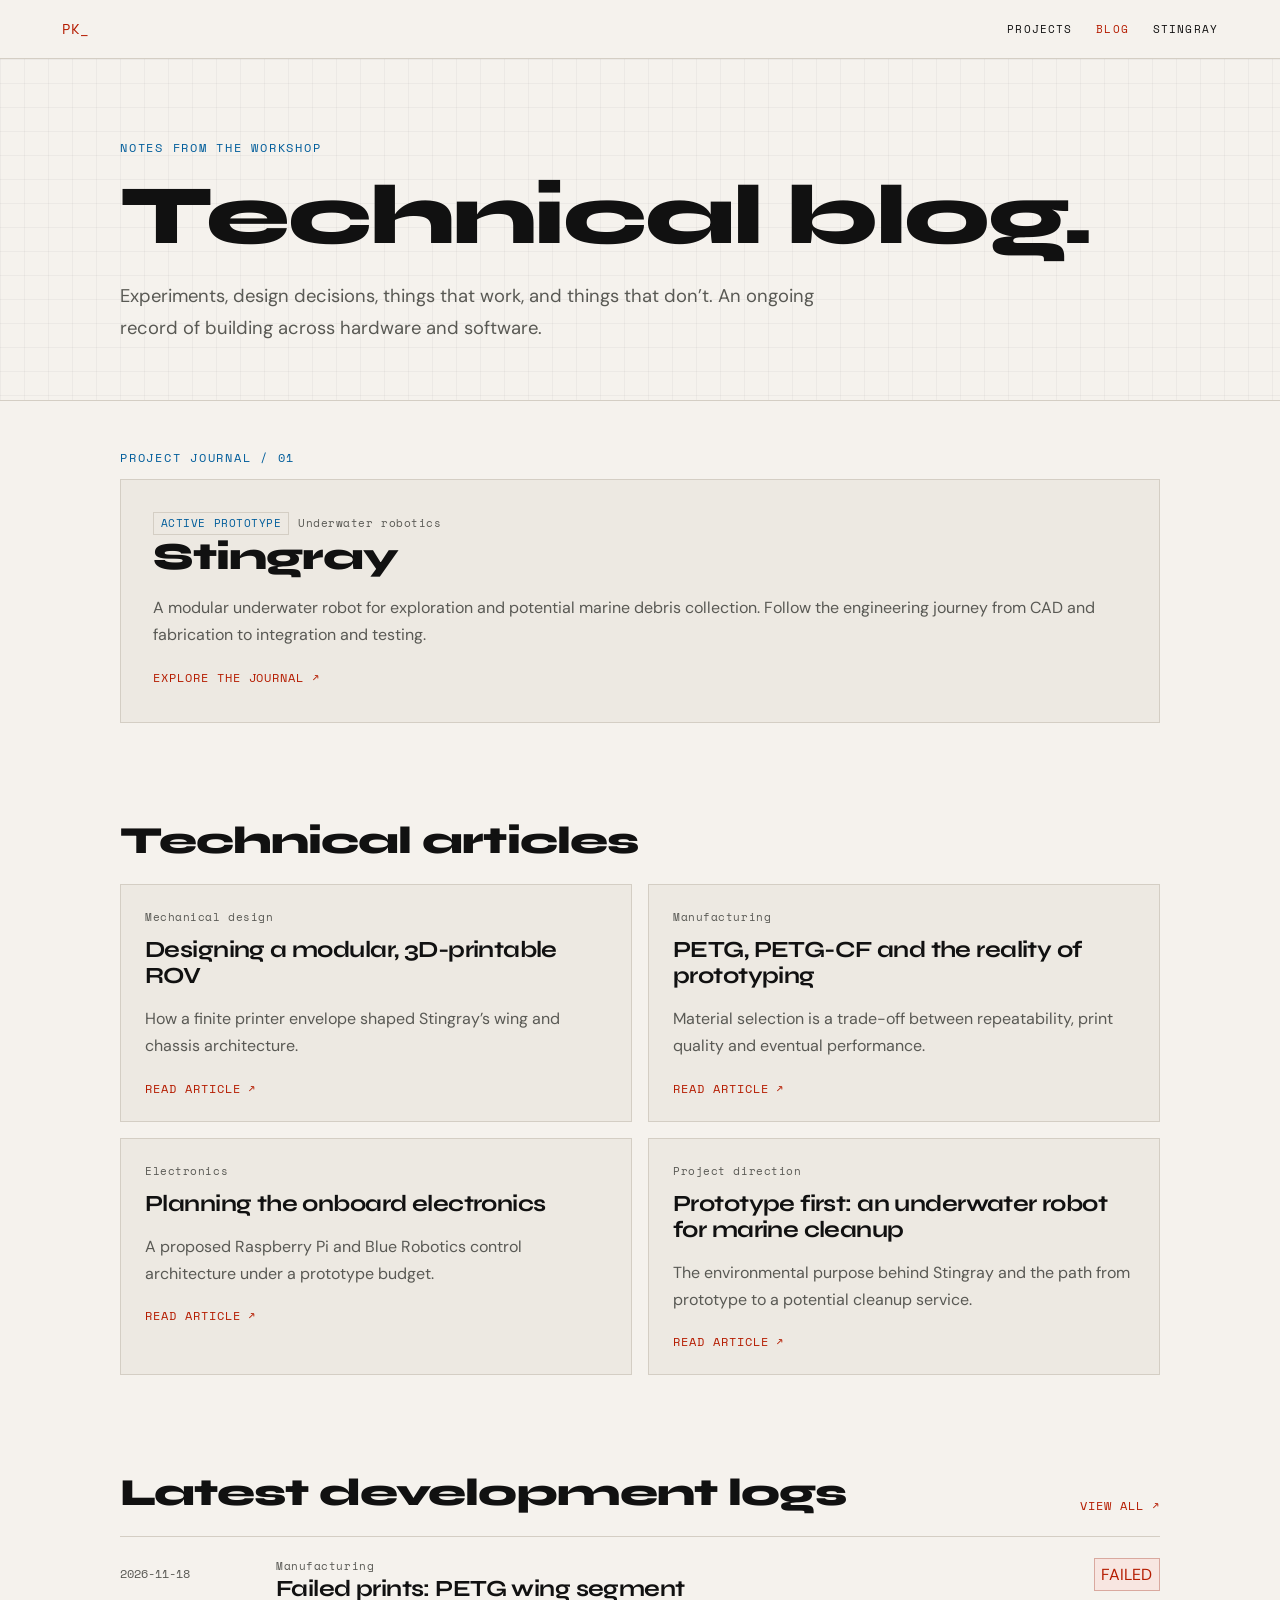
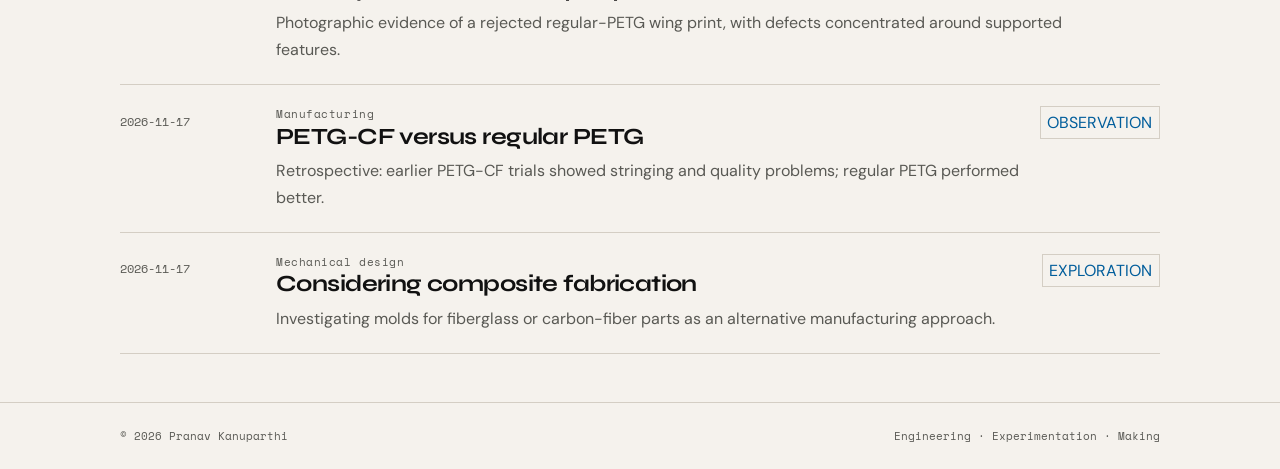
==== blog/index.html @ a59ce75c "Add technical blog and Stingray engineering journal" ====
<!doctype html>
<html lang="en">
<head>
<meta charset="utf-8">
<meta name="viewport" content="width=device-width, initial-scale=1">
<title>Technical blog — Pranav Kanuparthi</title>
<meta name="description" content="Technical articles and ongoing engineering journals.">
<link rel="canonical" href="https://pranavkanuparthi.com/blog/">
<link rel="preconnect" href="https://fonts.googleapis.com">
<link rel="preconnect" href="https://fonts.gstatic.com" crossorigin>
<link href="https://fonts.googleapis.com/css2?family=Space+Mono:wght@400;700&amp;family=Syne:wght@400;600;700;800&amp;family=DM+Sans:wght@400;500;600&amp;display=swap" rel="stylesheet">
<link rel="stylesheet" href="/blog/assets/journal.css">
</head>
<body>
<nav aria-label="Main navigation"><div class="nav-inner"><a class="logo" href="/" aria-label="Pranav Kanuparthi home">PK_</a><div class="nav-links"><a href="/#projects">Projects</a><a href="/blog/" aria-current="page">Blog</a><a href="/blog/stingray/">Stingray</a></div></div></nav>
<main><header class="hero"><div class="wrap"><p class="kicker">Notes from the workshop</p><h1>Technical blog.</h1><p class="intro">Experiments, design decisions, things that work, and things that don’t. An ongoing record of building across hardware and software.</p></div></header><div class="wrap"><section class="section"><p class="kicker">Project journal / 01</p><a class="project-card" href="/blog/stingray/"><div class="meta"><span class="tag">Active prototype</span> Underwater robotics</div><h2>Stingray</h2><p>A modular underwater robot for exploration and potential marine debris collection. Follow the engineering journey from CAD and fabrication to integration and testing.</p><span class="link">Explore the journal ↗</span></a></section><section class="section"><div class="heading-row"><h2>Technical articles</h2></div><div class="grid"><a class="card" href="/blog/articles/designing-a-modular-rov/"><div class="meta">Mechanical design</div><h3>Designing a modular, 3D-printable ROV</h3><p>How a finite printer envelope shaped Stingray’s wing and chassis architecture.</p><span class="link">Read article ↗</span></a><a class="card" href="/blog/articles/material-selection/"><div class="meta">Manufacturing</div><h3>PETG, PETG-CF and the reality of prototyping</h3><p>Material selection is a trade-off between repeatability, print quality and eventual performance.</p><span class="link">Read article ↗</span></a><a class="card" href="/blog/articles/electronics-architecture/"><div class="meta">Electronics</div><h3>Planning the onboard electronics</h3><p>A proposed Raspberry Pi and Blue Robotics control architecture under a prototype budget.</p><span class="link">Read article ↗</span></a><a class="card" href="/blog/articles/marine-cleanup-mission/"><div class="meta">Project direction</div><h3>Prototype first: an underwater robot for marine cleanup</h3><p>The environmental purpose behind Stingray and the path from prototype to a potential cleanup service.</p><span class="link">Read article ↗</span></a></div></section><section class="section"><div class="heading-row"><h2>Latest development logs</h2><a class="link" href="/blog/stingray/">View all ↗</a></div><div class="archive"><a class="log-row" href="/blog/stingray/2026-11-18-petg-wing-failure/"><time class="log-date" datetime="2026-11-18">2026-11-18</time><div><div class="meta">Manufacturing</div><h3>Failed prints: PETG wing segment</h3><p>Photographic evidence of a rejected regular-PETG wing print, with defects concentrated around supported features.</p></div><span class="tag failed">Failed</span></a><a class="log-row" href="/blog/stingray/2026-11-17-filament-experience/"><time class="log-date" datetime="2026-11-17">2026-11-17</time><div><div class="meta">Manufacturing</div><h3>PETG-CF versus regular PETG</h3><p>Retrospective: earlier PETG-CF trials showed stringing and quality problems; regular PETG performed better.</p></div><span class="tag">Observation</span></a><a class="log-row" href="/blog/stingray/2026-11-17-composite-molds/"><time class="log-date" datetime="2026-11-17">2026-11-17</time><div><div class="meta">Mechanical design</div><h3>Considering composite fabrication</h3><p>Investigating molds for fiberglass or carbon-fiber parts as an alternative manufacturing approach.</p></div><span class="tag">Exploration</span></a></div></section></div></main>
<footer><div class="wrap"><span>© 2026 Pranav Kanuparthi</span><span>Engineering · Experimentation · Making</span></div></footer>
</body>
</html>
---- blog/assets/journal.css ----
:root {
  --paper:#f5f2ed; --panel:#ede9e2; --ink:#111; --muted:#595954;
  --line:#d4cec4; --accent:#ff2800; --accent-ink:#b51c00; --blue:#005d9b;
  --display:'Syne',sans-serif; --mono:'Space Mono',monospace; --body:'DM Sans',sans-serif;
}
* { box-sizing:border-box; }
html { scroll-behavior:smooth; }
body { margin:0; color:var(--ink); background:var(--paper); font:16px/1.7 var(--body); }
a { color:inherit; text-decoration:none; }
a:focus-visible { outline:2px solid var(--blue); outline-offset:4px; }
nav { border-bottom:1px solid var(--line); background:var(--paper); }
.nav-inner { display:flex; align-items:center; justify-content:space-between; flex-wrap:wrap; gap:1rem; max-width:1220px; margin:auto; padding:1.2rem 2rem; }
.logo { color:var(--accent-ink); font: .86rem var(--mono); }
.nav-links { display:flex; gap:1.5rem; flex-wrap:wrap; }
.nav-links a,.mono { font:.71rem/1.6 var(--mono); letter-spacing:.1em; text-transform:uppercase; }
.nav-links a:hover,.nav-links a[aria-current] { color:var(--accent-ink); }
.wrap { max-width:1104px; padding:0 2rem; margin:auto; }
.hero { background-image:linear-gradient(rgba(0,0,0,.035) 1px, transparent 1px),linear-gradient(90deg,rgba(0,0,0,.035) 1px,transparent 1px); background-size:24px 24px; border-bottom:1px solid var(--line); padding:5rem 0 3.5rem; }
.kicker { color:var(--blue); margin:0 0 .8rem; font:.73rem var(--mono); letter-spacing:.15em; text-transform:uppercase; }
h1,h2,h3 { font-family:var(--display); line-height:1.12; margin:0; letter-spacing:-.025em; }
h1 { font-size:clamp(2.7rem,6.6vw,5.5rem); font-weight:800; max-width:1000px; }
h2 { font-size:clamp(1.8rem,3vw,2.6rem); font-weight:800; }
h3 { font-size:1.45rem; font-weight:700; }
.intro { max-width:700px; color:var(--muted); font-size:1.15rem; margin:1.1rem 0 0; }
.stats { display:flex; flex-wrap:wrap; gap:1.6rem 3rem; margin-top:2rem; }
.stats div { display:flex; flex-direction:column; }
.stats strong { font:800 2rem/1.2 var(--display); color:var(--accent-ink); }
.stats span { color:var(--muted); }
.section { padding:3rem 0; }
.heading-row { display:flex; justify-content:space-between; flex-wrap:wrap; align-items:end; gap:1rem; margin-bottom:1.4rem; }
.project-card { display:block; border:1px solid var(--line); background:var(--panel); padding:2rem; transition:border-color .2s; }
.project-card:hover,.card:hover { border-color:var(--accent); }
.project-card p,.card p { color:var(--muted); margin-bottom:0; }
.link { display:inline-block; font:.75rem var(--mono); color:var(--accent-ink); text-transform:uppercase; letter-spacing:.08em; }
.project-card .link,.card .link { margin-top:1.25rem; }
.grid { display:grid; grid-template-columns:repeat(2,minmax(0,1fr)); gap:1rem; }
.card { display:flex; flex-direction:column; padding:1.5rem; background:var(--panel); border:1px solid var(--line); }
.card h3 { margin:.65rem 0 0; }
.meta { font:.69rem/1.6 var(--mono); letter-spacing:.05em; color:var(--muted); display:flex; align-items:center; flex-wrap:wrap; gap:.55rem; }
.tag { display:inline-block; border:1px solid var(--line); padding:.12rem .42rem; color:var(--blue); text-transform:uppercase; }
.tag.failed { border-color:#d9a99f; color:var(--accent-ink); background:#f8e6e1; }
.archive { border-top:1px solid var(--line); }
.log-row { display:grid; grid-template-columns:140px minmax(0,1fr) auto; gap:1rem; align-items:start; padding:1.3rem 0; border-bottom:1px solid var(--line); }
.log-row:hover h3 { color:var(--accent-ink); }
.log-row p { margin:.45rem 0 0; color:var(--muted); }
.log-date { font:.76rem/1.6 var(--mono); color:var(--muted); padding-top:.35rem; }
.article { max-width:800px; padding:2.6rem 0 4rem; }
.article h2 { font-size:1.6rem; margin:2rem 0 .5rem; }
.article p { color:var(--muted); font-size:1.08rem; }
.article-nav { display:flex; flex-wrap:wrap; gap:1rem; justify-content:space-between; border-top:1px solid var(--line); padding-top:1.5rem; margin-top:3rem; }
.crumbs { margin-bottom:1.25rem; font:.72rem var(--mono); color:var(--muted); }
.crumbs a:hover { color:var(--accent-ink); text-decoration:underline; }
.photos { display:grid; gap:1rem; grid-template-columns:repeat(2,minmax(0,1fr)); margin-top:2rem; }
figure { margin:0; }
figure a { display:block; }
figure img { display:block; width:100%; height:auto; border:1px solid var(--line); background:var(--panel); }
figcaption { margin-top:.45rem; font:.78rem/1.55 var(--mono); color:var(--muted); }
.note { border-left:3px solid var(--blue); background:var(--panel); padding:1rem 1.25rem; color:var(--muted); margin:1.5rem 0; }
footer { border-top:1px solid var(--line); padding:1.5rem 0; color:var(--muted); font:.68rem/1.7 var(--mono); }
footer .wrap { display:flex; flex-wrap:wrap; justify-content:space-between; gap:1rem; }
@media(max-width:650px) {
  .wrap,.nav-inner { padding-left:1.25rem; padding-right:1.25rem; }
  .hero { padding:3rem 0 2.5rem; }
  .nav-links { gap:1rem; }
  .grid,.photos { grid-template-columns:1fr; }
  .log-row { grid-template-columns:1fr; gap:.35rem; }
  .log-row .tag { justify-self:start; }
  .section { padding:2.4rem 0; }
}
@media(prefers-reduced-motion:reduce) { html { scroll-behavior:auto; } }
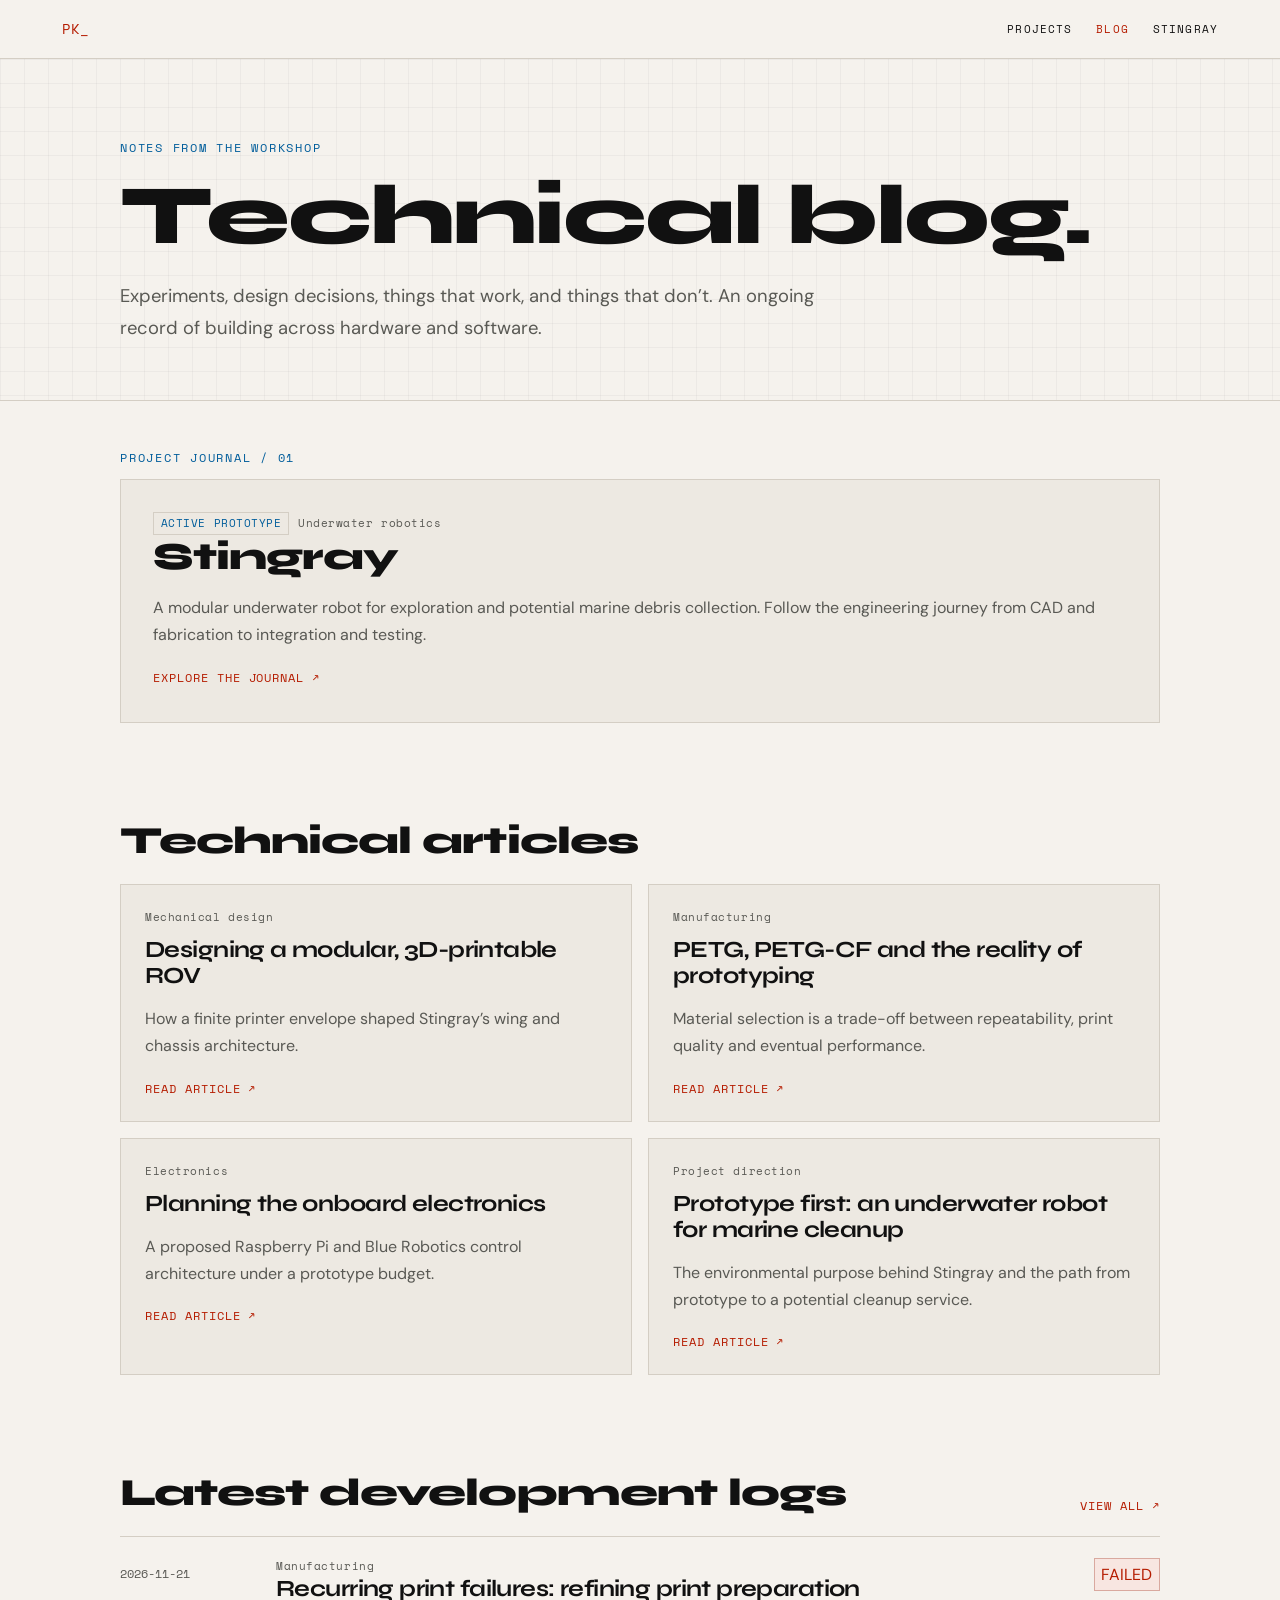
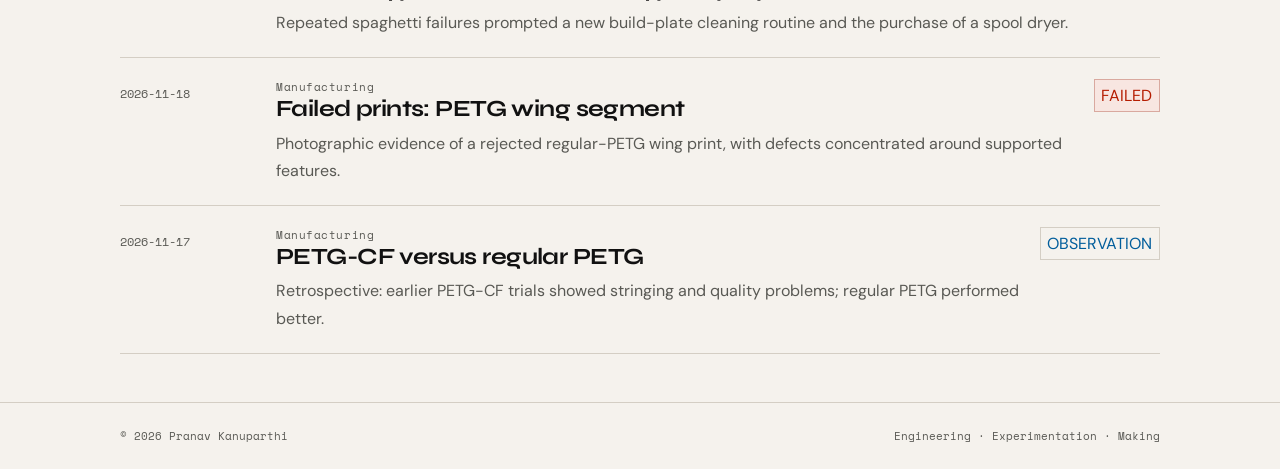
==== commit 518b5d1f: "Log recurring print failures and corrective print preparation" ====
--- a/blog/index.html
+++ b/blog/index.html
@@ -13,7 +13,7 @@
 </head>
 <body>
 <nav aria-label="Main navigation"><div class="nav-inner"><a class="logo" href="/" aria-label="Pranav Kanuparthi home">PK_</a><div class="nav-links"><a href="/#projects">Projects</a><a href="/blog/" aria-current="page">Blog</a><a href="/blog/stingray/">Stingray</a></div></div></nav>
-<main><header class="hero"><div class="wrap"><p class="kicker">Notes from the workshop</p><h1>Technical blog.</h1><p class="intro">Experiments, design decisions, things that work, and things that don’t. An ongoing record of building across hardware and software.</p></div></header><div class="wrap"><section class="section"><p class="kicker">Project journal / 01</p><a class="project-card" href="/blog/stingray/"><div class="meta"><span class="tag">Active prototype</span> Underwater robotics</div><h2>Stingray</h2><p>A modular underwater robot for exploration and potential marine debris collection. Follow the engineering journey from CAD and fabrication to integration and testing.</p><span class="link">Explore the journal ↗</span></a></section><section class="section"><div class="heading-row"><h2>Technical articles</h2></div><div class="grid"><a class="card" href="/blog/articles/designing-a-modular-rov/"><div class="meta">Mechanical design</div><h3>Designing a modular, 3D-printable ROV</h3><p>How a finite printer envelope shaped Stingray’s wing and chassis architecture.</p><span class="link">Read article ↗</span></a><a class="card" href="/blog/articles/material-selection/"><div class="meta">Manufacturing</div><h3>PETG, PETG-CF and the reality of prototyping</h3><p>Material selection is a trade-off between repeatability, print quality and eventual performance.</p><span class="link">Read article ↗</span></a><a class="card" href="/blog/articles/electronics-architecture/"><div class="meta">Electronics</div><h3>Planning the onboard electronics</h3><p>A proposed Raspberry Pi and Blue Robotics control architecture under a prototype budget.</p><span class="link">Read article ↗</span></a><a class="card" href="/blog/articles/marine-cleanup-mission/"><div class="meta">Project direction</div><h3>Prototype first: an underwater robot for marine cleanup</h3><p>The environmental purpose behind Stingray and the path from prototype to a potential cleanup service.</p><span class="link">Read article ↗</span></a></div></section><section class="section"><div class="heading-row"><h2>Latest development logs</h2><a class="link" href="/blog/stingray/">View all ↗</a></div><div class="archive"><a class="log-row" href="/blog/stingray/2026-11-18-petg-wing-failure/"><time class="log-date" datetime="2026-11-18">2026-11-18</time><div><div class="meta">Manufacturing</div><h3>Failed prints: PETG wing segment</h3><p>Photographic evidence of a rejected regular-PETG wing print, with defects concentrated around supported features.</p></div><span class="tag failed">Failed</span></a><a class="log-row" href="/blog/stingray/2026-11-17-filament-experience/"><time class="log-date" datetime="2026-11-17">2026-11-17</time><div><div class="meta">Manufacturing</div><h3>PETG-CF versus regular PETG</h3><p>Retrospective: earlier PETG-CF trials showed stringing and quality problems; regular PETG performed better.</p></div><span class="tag">Observation</span></a><a class="log-row" href="/blog/stingray/2026-11-17-composite-molds/"><time class="log-date" datetime="2026-11-17">2026-11-17</time><div><div class="meta">Mechanical design</div><h3>Considering composite fabrication</h3><p>Investigating molds for fiberglass or carbon-fiber parts as an alternative manufacturing approach.</p></div><span class="tag">Exploration</span></a></div></section></div></main>
+<main><header class="hero"><div class="wrap"><p class="kicker">Notes from the workshop</p><h1>Technical blog.</h1><p class="intro">Experiments, design decisions, things that work, and things that don’t. An ongoing record of building across hardware and software.</p></div></header><div class="wrap"><section class="section"><p class="kicker">Project journal / 01</p><a class="project-card" href="/blog/stingray/"><div class="meta"><span class="tag">Active prototype</span> Underwater robotics</div><h2>Stingray</h2><p>A modular underwater robot for exploration and potential marine debris collection. Follow the engineering journey from CAD and fabrication to integration and testing.</p><span class="link">Explore the journal ↗</span></a></section><section class="section"><div class="heading-row"><h2>Technical articles</h2></div><div class="grid"><a class="card" href="/blog/articles/designing-a-modular-rov/"><div class="meta">Mechanical design</div><h3>Designing a modular, 3D-printable ROV</h3><p>How a finite printer envelope shaped Stingray’s wing and chassis architecture.</p><span class="link">Read article ↗</span></a><a class="card" href="/blog/articles/material-selection/"><div class="meta">Manufacturing</div><h3>PETG, PETG-CF and the reality of prototyping</h3><p>Material selection is a trade-off between repeatability, print quality and eventual performance.</p><span class="link">Read article ↗</span></a><a class="card" href="/blog/articles/electronics-architecture/"><div class="meta">Electronics</div><h3>Planning the onboard electronics</h3><p>A proposed Raspberry Pi and Blue Robotics control architecture under a prototype budget.</p><span class="link">Read article ↗</span></a><a class="card" href="/blog/articles/marine-cleanup-mission/"><div class="meta">Project direction</div><h3>Prototype first: an underwater robot for marine cleanup</h3><p>The environmental purpose behind Stingray and the path from prototype to a potential cleanup service.</p><span class="link">Read article ↗</span></a></div></section><section class="section"><div class="heading-row"><h2>Latest development logs</h2><a class="link" href="/blog/stingray/">View all ↗</a></div><div class="archive"><a class="log-row" href="/blog/stingray/2026-11-21-spaghetti-failure-print-preparation/"><time class="log-date" datetime="2026-11-21">2026-11-21</time><div><div class="meta">Manufacturing</div><h3>Recurring print failures: refining print preparation</h3><p>Repeated spaghetti failures prompted a new build-plate cleaning routine and the purchase of a spool dryer.</p></div><span class="tag failed">Failed</span></a><a class="log-row" href="/blog/stingray/2026-11-18-petg-wing-failure/"><time class="log-date" datetime="2026-11-18">2026-11-18</time><div><div class="meta">Manufacturing</div><h3>Failed prints: PETG wing segment</h3><p>Photographic evidence of a rejected regular-PETG wing print, with defects concentrated around supported features.</p></div><span class="tag failed">Failed</span></a><a class="log-row" href="/blog/stingray/2026-11-17-filament-experience/"><time class="log-date" datetime="2026-11-17">2026-11-17</time><div><div class="meta">Manufacturing</div><h3>PETG-CF versus regular PETG</h3><p>Retrospective: earlier PETG-CF trials showed stringing and quality problems; regular PETG performed better.</p></div><span class="tag">Observation</span></a></div></section></div></main>
 <footer><div class="wrap"><span>© 2026 Pranav Kanuparthi</span><span>Engineering · Experimentation · Making</span></div></footer>
 </body>
 </html>
